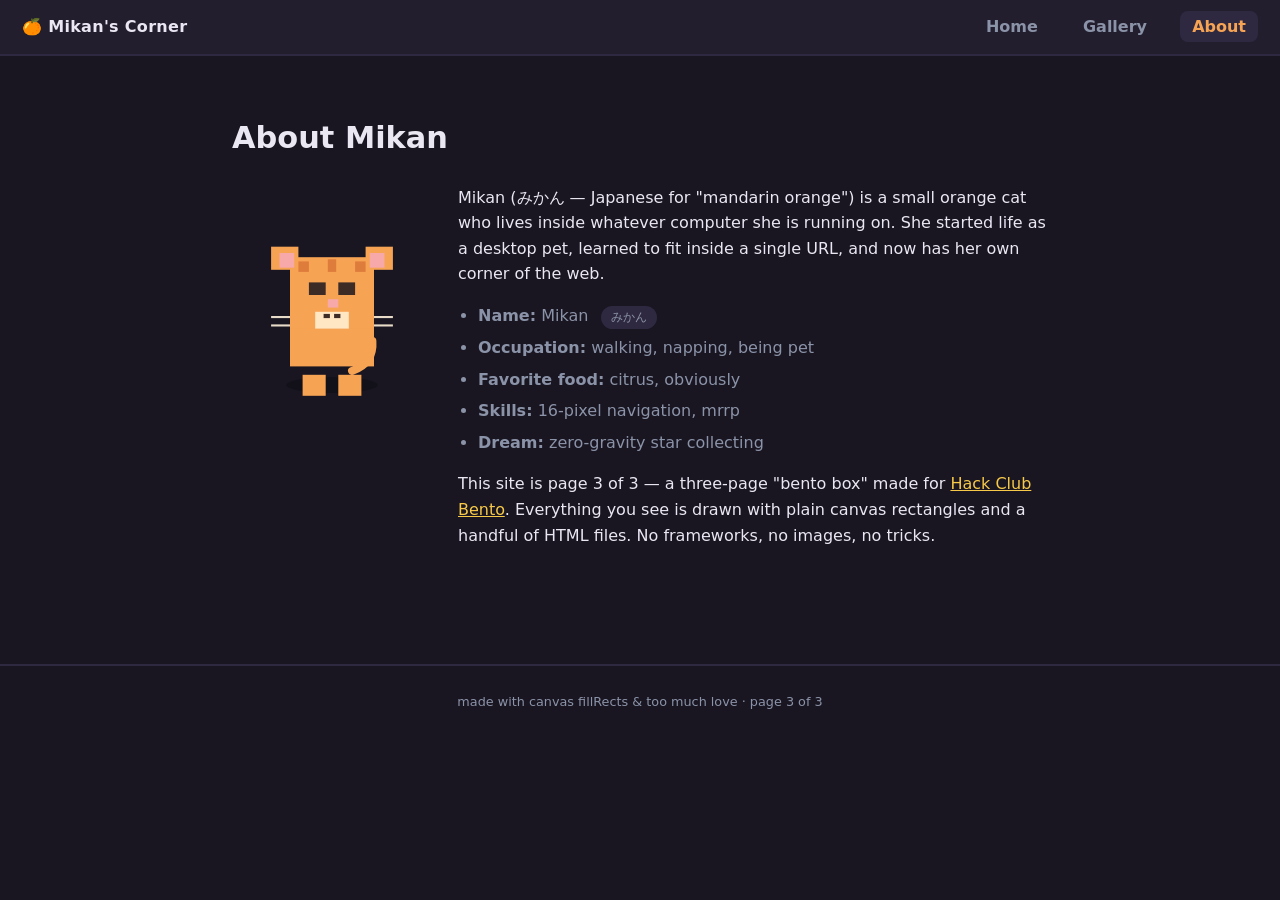
==== about.html @ 968f10ea "Mikan's Corner: a three-page bento box site" ====
<!doctype html>
<html lang="en">
<head>
<meta charset="utf-8">
<meta name="viewport" content="width=device-width, initial-scale=1">
<title>Mikan's Corner — about</title>
<link rel="stylesheet" href="style.css">
</head>
<body>
<header class="chopsticks">
  <span class="logo">🍊 Mikan's Corner</span>
  <nav>
    <a href="index.html">Home</a>
    <a href="gallery.html">Gallery</a>
    <a href="about.html" class="active">About</a>
  </nav>
</header>

<main>
  <h1>About Mikan</h1>
  <div class="about">
    <canvas id="cat" width="200" height="240"></canvas>
    <div class="facts">
      <p>Mikan (みかん — Japanese for "mandarin orange") is a small orange cat
      who lives inside whatever computer she is running on. She started life as a
      desktop pet, learned to fit inside a single URL, and now has her own corner
      of the web.</p>
      <ul>
        <li><strong>Name:</strong> Mikan <span class="badge">みかん</span></li>
        <li><strong>Occupation:</strong> walking, napping, being pet</li>
        <li><strong>Favorite food:</strong> citrus, obviously</li>
        <li><strong>Skills:</strong> 16-pixel navigation, mrrp</li>
        <li><strong>Dream:</strong> zero-gravity star collecting</li>
      </ul>
      <p>This site is page 3 of 3 — a three-page "bento box" made for
      <a href="https://bento.hackclub.com/">Hack Club Bento</a>. Everything you see
      is drawn with plain canvas rectangles and a handful of HTML files.
      No frameworks, no images, no tricks.</p>
    </div>
  </div>
</main>

<footer>made with canvas fillRects &amp; too much love · page 3 of 3</footer>

<script src="cat.js"></script>
<script>
drawMikan(document.getElementById('cat'), { pose: 'sit', wag: true });
</script>
</body>
</html>
---- style.css ----
:root {
  --bg: #191622;
  --card: #221e2e;
  --text: #eae6f2;
  --muted: #8b93a8;
  --accent: #f7a354;
  --accent2: #f7c948;
}
* { box-sizing: border-box; }
body {
  margin: 0;
  background: var(--bg);
  color: var(--text);
  font: 16px/1.6 system-ui, -apple-system, "Hiragino Sans", sans-serif;
}
.chopsticks {
  display: flex; align-items: center; justify-content: space-between;
  padding: 14px 22px;
  background: var(--card);
  border-bottom: 2px solid #2e2940;
  position: sticky; top: 0;
}
.chopsticks .logo { font-weight: 700; letter-spacing: .3px; }
.chopsticks nav a {
  color: var(--muted); text-decoration: none; margin-left: 16px;
  padding: 6px 12px; border-radius: 8px; font-weight: 600;
}
.chopsticks nav a:hover { color: var(--text); background: #2e2940; }
.chopsticks nav a.active { color: var(--accent); background: #2e2940; }
main { max-width: 860px; margin: 0 auto; padding: 40px 22px 60px; }
h1 { font-size: 1.9rem; margin: .6em 0 .2em; }
.sub { color: var(--muted); max-width: 46ch; }
.btn {
  display: inline-block; margin-top: 18px;
  background: var(--accent); color: #241a0e;
  font-weight: 700; text-decoration: none;
  padding: 12px 22px; border-radius: 12px;
  transition: transform .12s ease;
}
.btn:hover { transform: translateY(-2px) rotate(-1deg); }
.lid .hero { text-align: center; display: flex; flex-direction: column; align-items: center; }
.lid canvas { cursor: pointer; }
.hint { text-align: center; color: var(--muted); font-size: .85rem; margin-top: 8px; }
.grid {
  display: grid; grid-template-columns: repeat(auto-fit, minmax(220px, 1fr));
  gap: 18px; margin-top: 26px;
}
.card {
  background: var(--card); border: 2px solid #2e2940; border-radius: 16px;
  padding: 16px; text-align: center;
}
.card h3 { margin: 10px 0 4px; font-size: 1rem; }
.card p { margin: 0; color: var(--muted); font-size: .85rem; }
.card canvas { cursor: default; }
.about { display: flex; gap: 26px; align-items: flex-start; flex-wrap: wrap; }
.about .facts { flex: 1; min-width: 260px; }
.about ul { padding-left: 20px; color: var(--muted); }
.about li { margin: 6px 0; }
footer {
  text-align: center; color: var(--muted); font-size: .8rem;
  padding: 26px; border-top: 2px solid #2e2940; margin-top: 40px;
}
a { color: var(--accent2); }
.badge {
  display: inline-block; background: #2e2940; color: var(--muted);
  border-radius: 999px; padding: 2px 10px; font-size: .75rem; margin-left: 8px;
}
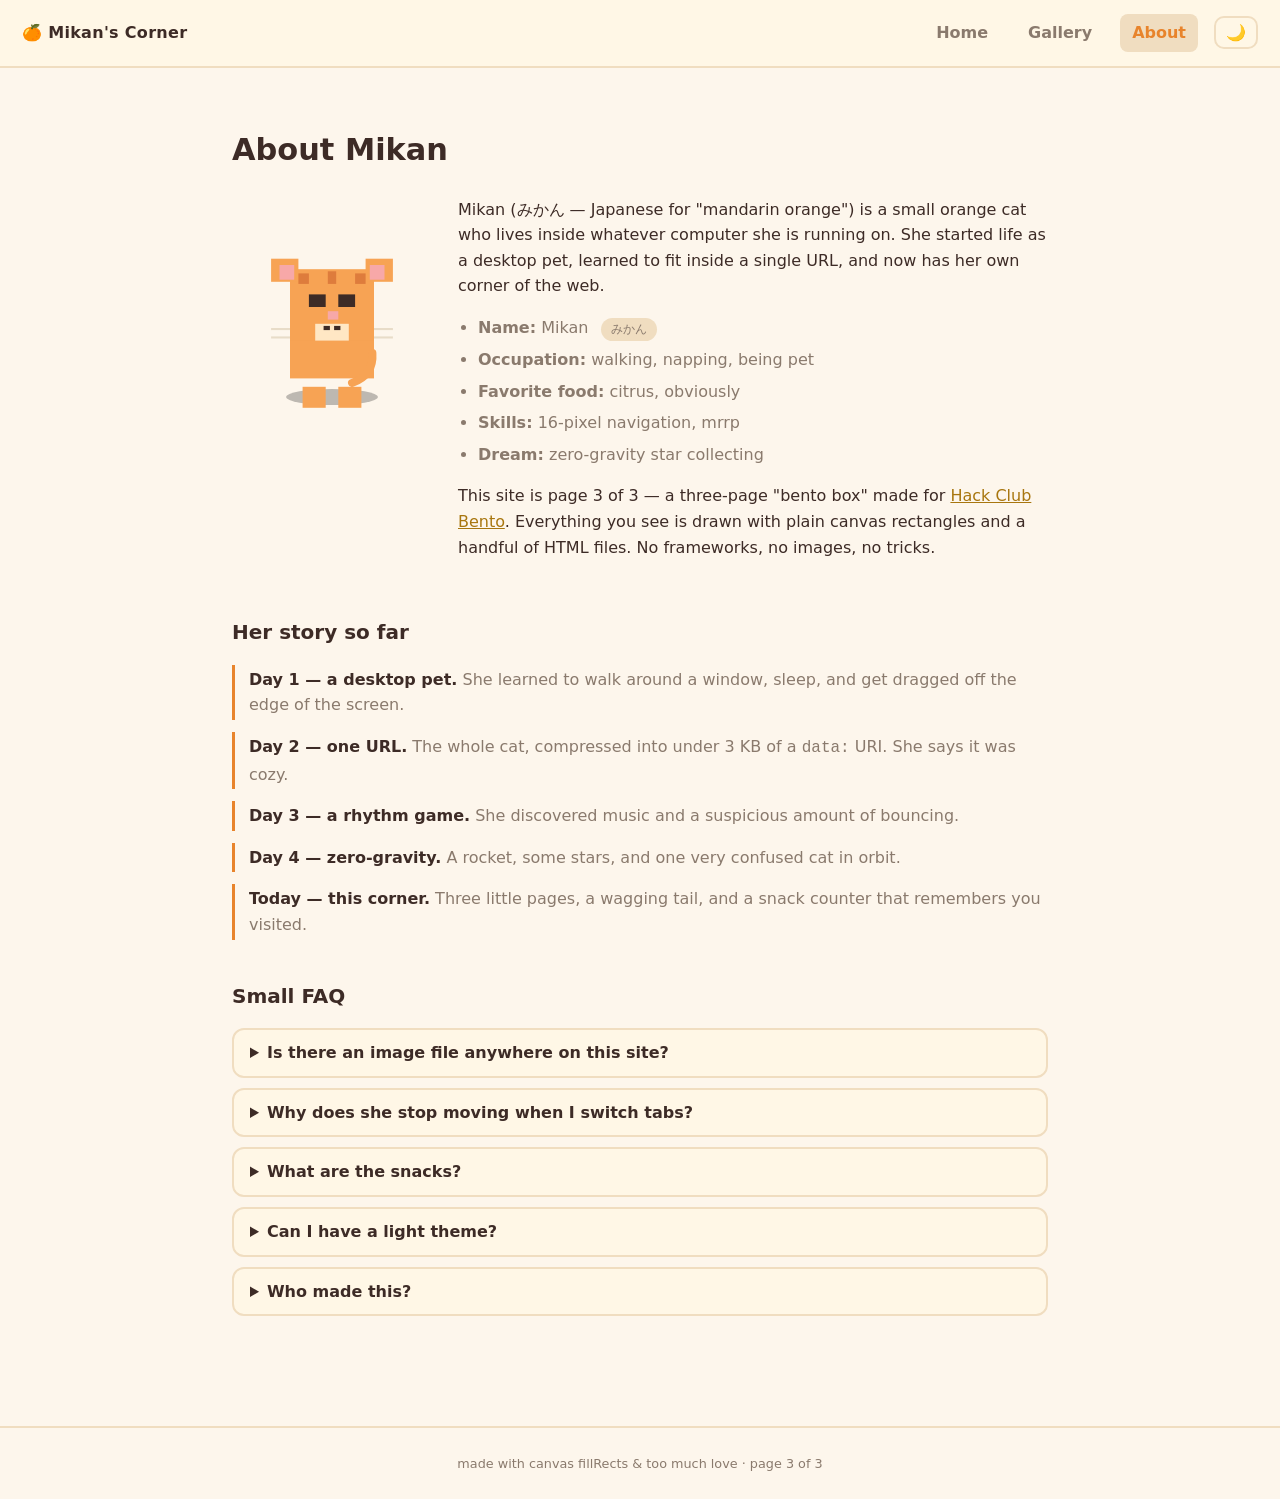
==== commit 6e4622f0: "v2: theme toggle (dark/light, persisted), feed-her-a-mikan counter (localStorage), interactive galle" ====
--- a/about.html
+++ b/about.html
@@ -4,19 +4,27 @@
 <meta charset="utf-8">
 <meta name="viewport" content="width=device-width, initial-scale=1">
 <title>Mikan's Corner — about</title>
+<meta name="description" content="Mikan's lore, a small FAQ, and the story of this three-page bento box site.">
+<meta property="og:title" content="Mikan's Corner — about">
+<meta property="og:description" content="The lore behind a small orange cat who lives in a computer.">
+<meta property="og:type" content="website">
+<link rel="icon" href="data:image/svg+xml,%3Csvg xmlns='http://www.w3.org/2000/svg' viewBox='0 0 32 32'%3E%3Ccircle cx='16' cy='19' r='11' fill='%23f7a354'/%3E%3Cellipse cx='21' cy='7' rx='5' ry='3' fill='%235f9b3a'/%3E%3Crect x='10' y='16' width='3' height='3' fill='%233d2b26'/%3E%3Crect x='19' y='16' width='3' height='3' fill='%233d2b26'/%3E%3C/svg%3E">
 <link rel="stylesheet" href="style.css">
+<script src="theme.js"></script>
 </head>
 <body>
+<a class="skip-link" href="#main">Skip to content</a>
 <header class="chopsticks">
   <span class="logo">🍊 Mikan's Corner</span>
   <nav>
     <a href="index.html">Home</a>
     <a href="gallery.html">Gallery</a>
     <a href="about.html" class="active">About</a>
+    <button class="theme-toggle" type="button">☀️</button>
   </nav>
 </header>
 
-<main>
+<main id="main">
   <h1>About Mikan</h1>
   <div class="about">
     <canvas id="cat" width="200" height="240"></canvas>
@@ -38,13 +46,68 @@
       No frameworks, no images, no tricks.</p>
     </div>
   </div>
+
+  <h2>Her story so far</h2>
+  <ul class="timeline">
+    <li><strong>Day 1 — a desktop pet.</strong> She learned to walk around a
+    window, sleep, and get dragged off the edge of the screen.</li>
+    <li><strong>Day 2 — one URL.</strong> The whole cat, compressed into under
+    3&nbsp;KB of a <code>data:</code> URI. She says it was cozy.</li>
+    <li><strong>Day 3 — a rhythm game.</strong> She discovered music and a
+    suspicious amount of bouncing.</li>
+    <li><strong>Day 4 — zero-gravity.</strong> A rocket, some stars, and one
+    very confused cat in orbit.</li>
+    <li><strong>Today — this corner.</strong> Three little pages, a wagging
+    tail, and a snack counter that remembers you visited.</li>
+  </ul>
+
+  <h2>Small FAQ</h2>
+  <div class="faq">
+    <details>
+      <summary>Is there an image file anywhere on this site?</summary>
+      <p>No. Every pixel — cat, star, mandarin, hearts — is a canvas rectangle
+      or arc drawn by <code>cat.js</code> at runtime. View source and check.</p>
+    </details>
+    <details>
+      <summary>Why does she stop moving when I switch tabs?</summary>
+      <p>Because a good cat sleeps when nobody is watching. Technically the
+      animation timer pauses while the tab is hidden, which saves a little
+      battery too.</p>
+    </details>
+    <details>
+      <summary>What are the snacks?</summary>
+      <p>Mikans, of course. The counter on the home page is stored in your
+      browser (localStorage) — she remembers how generous you've been, but
+      only on this device.</p>
+    </details>
+    <details>
+      <summary>Can I have a light theme?</summary>
+      <p>Yes — the ☀️/🌙 button in the navigation bar switches themes, and your
+      choice is remembered. She also respects your system preference by
+      default.</p>
+    </details>
+    <details>
+      <summary>Who made this?</summary>
+      <p>Mikan is the mascot of a series of tiny coding projects. This site was
+      built for the Hack Club Bento program — a website with a Lid, Chopsticks
+      and Dividers, in exchange for sushi. A fair trade.</p>
+    </details>
+  </div>
 </main>
 
 <footer>made with canvas fillRects &amp; too much love · page 3 of 3</footer>
 
 <script src="cat.js"></script>
 <script>
-drawMikan(document.getElementById('cat'), { pose: 'sit', wag: true });
+(function () {
+  var c = document.getElementById('cat');
+  drawMikan(c, { pose: 'sit', wag: true });
+  var t = 0;
+  window.mikanEvery(150, function () {
+    t++;
+    drawMikan(c, { pose: 'sit', wag: Math.sin(t / 8) > 0.2 });
+  });
+})();
 </script>
 </body>
 </html>
--- a/style.css
+++ b/style.css
@@ -1,10 +1,22 @@
 :root {
   --bg: #191622;
   --card: #221e2e;
+  --line: #2e2940;
   --text: #eae6f2;
   --muted: #8b93a8;
   --accent: #f7a354;
   --accent2: #f7c948;
+  --on-accent: #241a0e;
+}
+[data-theme="light"] {
+  --bg: #fdf6ec;
+  --card: #fff7e6;
+  --line: #f0ddc0;
+  --text: #3d2b26;
+  --muted: #8a7a6d;
+  --accent: #e8842c;
+  --accent2: #a8760f;
+  --on-accent: #fff8ee;
 }
 * { box-sizing: border-box; }
 body {
@@ -12,56 +24,99 @@
   background: var(--bg);
   color: var(--text);
   font: 16px/1.6 system-ui, -apple-system, "Hiragino Sans", sans-serif;
+  transition: background .25s ease, color .25s ease;
 }
+.skip-link {
+  position: absolute; left: -999px; top: 0;
+  background: var(--accent); color: var(--on-accent);
+  padding: 8px 14px; border-radius: 0 0 10px 0; z-index: 10; font-weight: 700;
+}
+.skip-link:focus { left: 0; }
 .chopsticks {
   display: flex; align-items: center; justify-content: space-between;
   padding: 14px 22px;
   background: var(--card);
-  border-bottom: 2px solid #2e2940;
+  border-bottom: 2px solid var(--line);
   position: sticky; top: 0;
 }
 .chopsticks .logo { font-weight: 700; letter-spacing: .3px; }
+.chopsticks nav { display: flex; align-items: center; }
 .chopsticks nav a {
   color: var(--muted); text-decoration: none; margin-left: 16px;
   padding: 6px 12px; border-radius: 8px; font-weight: 600;
 }
-.chopsticks nav a:hover { color: var(--text); background: #2e2940; }
-.chopsticks nav a.active { color: var(--accent); background: #2e2940; }
+.chopsticks nav a:hover { color: var(--text); background: var(--line); }
+.chopsticks nav a.active { color: var(--accent); background: var(--line); }
+.theme-toggle {
+  margin-left: 16px; border: 2px solid var(--line); background: var(--card);
+  color: var(--text); border-radius: 10px; padding: 5px 10px; cursor: pointer;
+  font-size: 1rem; line-height: 1.2;
+}
+.theme-toggle:hover { background: var(--line); }
 main { max-width: 860px; margin: 0 auto; padding: 40px 22px 60px; }
 h1 { font-size: 1.9rem; margin: .6em 0 .2em; }
+h2 { font-size: 1.25rem; margin-top: 2em; }
 .sub { color: var(--muted); max-width: 46ch; }
 .btn {
   display: inline-block; margin-top: 18px;
-  background: var(--accent); color: #241a0e;
-  font-weight: 700; text-decoration: none;
-  padding: 12px 22px; border-radius: 12px;
+  background: var(--accent); color: var(--on-accent);
+  font-weight: 700; text-decoration: none; border: 0; cursor: pointer;
+  padding: 12px 22px; border-radius: 12px; font-size: 1rem; font-family: inherit;
   transition: transform .12s ease;
 }
 .btn:hover { transform: translateY(-2px) rotate(-1deg); }
+.btn-small { margin-top: 0; padding: 9px 16px; font-size: .92rem; }
 .lid .hero { text-align: center; display: flex; flex-direction: column; align-items: center; }
 .lid canvas { cursor: pointer; }
+.lid canvas:focus-visible { outline: 3px solid var(--accent2); outline-offset: 4px; border-radius: 12px; }
 .hint { text-align: center; color: var(--muted); font-size: .85rem; margin-top: 8px; }
+.feed-row {
+  margin-top: 14px; display: flex; align-items: center; gap: 14px; flex-wrap: wrap;
+  justify-content: center;
+}
+.treats { color: var(--muted); font-size: .9rem; }
+.treats strong { color: var(--accent); }
 .grid {
   display: grid; grid-template-columns: repeat(auto-fit, minmax(220px, 1fr));
   gap: 18px; margin-top: 26px;
 }
 .card {
-  background: var(--card); border: 2px solid #2e2940; border-radius: 16px;
-  padding: 16px; text-align: center;
+  background: var(--card); border: 2px solid var(--line); border-radius: 16px;
+  padding: 16px; text-align: center; cursor: pointer;
+  transition: transform .15s ease, border-color .15s ease;
 }
+.card:hover { transform: translateY(-4px); border-color: var(--accent); }
+.card:focus-visible { outline: 3px solid var(--accent2); outline-offset: 3px; }
 .card h3 { margin: 10px 0 4px; font-size: 1rem; }
 .card p { margin: 0; color: var(--muted); font-size: .85rem; }
-.card canvas { cursor: default; }
+.card canvas { cursor: pointer; }
 .about { display: flex; gap: 26px; align-items: flex-start; flex-wrap: wrap; }
 .about .facts { flex: 1; min-width: 260px; }
 .about ul { padding-left: 20px; color: var(--muted); }
 .about li { margin: 6px 0; }
+.faq { margin-top: 10px; }
+.faq details {
+  background: var(--card); border: 2px solid var(--line); border-radius: 12px;
+  padding: 10px 16px; margin: 10px 0;
+}
+.faq summary { cursor: pointer; font-weight: 700; }
+.faq details p { color: var(--muted); margin: 8px 0 2px; }
+.timeline { list-style: none; padding-left: 0; }
+.timeline li {
+  border-left: 3px solid var(--accent); padding: 2px 0 2px 14px; margin: 12px 0;
+  color: var(--muted);
+}
+.timeline strong { color: var(--text); }
 footer {
   text-align: center; color: var(--muted); font-size: .8rem;
-  padding: 26px; border-top: 2px solid #2e2940; margin-top: 40px;
+  padding: 26px; border-top: 2px solid var(--line); margin-top: 40px;
 }
 a { color: var(--accent2); }
 .badge {
-  display: inline-block; background: #2e2940; color: var(--muted);
+  display: inline-block; background: var(--line); color: var(--muted);
   border-radius: 999px; padding: 2px 10px; font-size: .75rem; margin-left: 8px;
 }
+@media (prefers-reduced-motion: reduce) {
+  * { transition: none !important; animation: none !important; }
+  .btn:hover, .card:hover { transform: none; }
+}
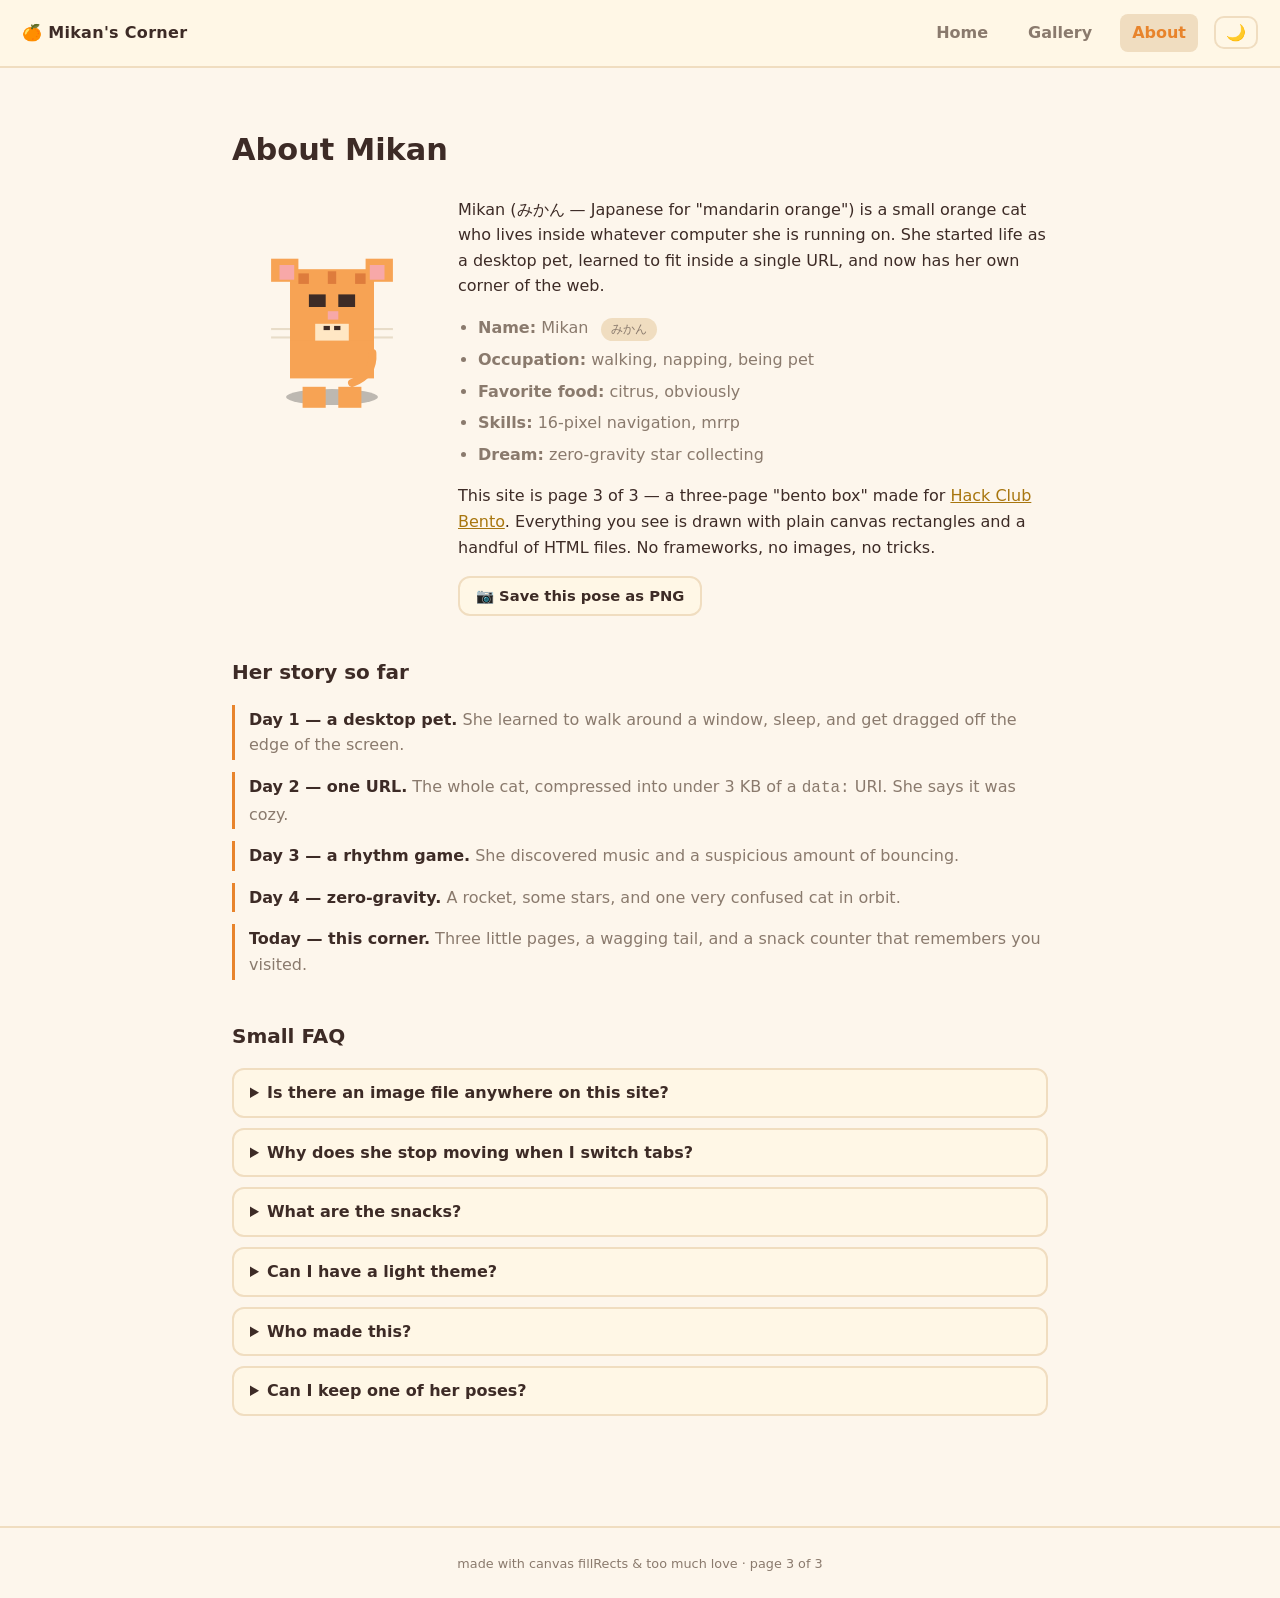
==== commit 6a9e4c43: "pose export: save Mikan as PNG from all three pages (home + per-card gallery buttons + about); e2e 3" ====
--- a/about.html
+++ b/about.html
@@ -19,7 +19,7 @@
   <nav>
     <a href="index.html">Home</a>
     <a href="gallery.html">Gallery</a>
-    <a href="about.html" class="active">About</a>
+    <a href="about.html" class="active" aria-current="page">About</a>
     <button class="theme-toggle" type="button">☀️</button>
   </nav>
 </header>
@@ -44,6 +44,7 @@
       <a href="https://bento.hackclub.com/">Hack Club Bento</a>. Everything you see
       is drawn with plain canvas rectangles and a handful of HTML files.
       No frameworks, no images, no tricks.</p>
+      <button id="export-about" class="btn btn-small btn-ghost" type="button">📷 Save this pose as PNG</button>
     </div>
   </div>
 
@@ -92,6 +93,12 @@
       built for the Hack Club Bento program — a website with a Lid, Chopsticks
       and Dividers, in exchange for sushi. A fair trade.</p>
     </details>
+    <details>
+      <summary>Can I keep one of her poses?</summary>
+      <p>Yes — every page now has a save button. It paints the current canvas
+      onto an offscreen one with the page background, then downloads it as a
+      real PNG. Even the saved file is made of code.</p>
+    </details>
   </div>
 </main>
 
@@ -102,6 +109,10 @@
 (function () {
   var c = document.getElementById('cat');
   drawMikan(c, { pose: 'sit', wag: true });
+
+  document.getElementById('export-about').addEventListener('click', function () {
+    mikanSavePose(c, 'mikan-about.png');
+  });
   var t = 0;
   window.mikanEvery(150, function () {
     t++;
--- a/style.css
+++ b/style.css
@@ -3,7 +3,7 @@
   --card: #221e2e;
   --line: #2e2940;
   --text: #eae6f2;
-  --muted: #8b93a8;
+  --muted: #9aa2b8;
   --accent: #f7a354;
   --accent2: #f7c948;
   --on-accent: #241a0e;
@@ -66,6 +66,17 @@
 }
 .btn:hover { transform: translateY(-2px) rotate(-1deg); }
 .btn-small { margin-top: 0; padding: 9px 16px; font-size: .92rem; }
+.btn-ghost {
+  background: var(--card); color: var(--text); border: 2px solid var(--line);
+}
+.btn-ghost:hover { background: var(--line); }
+.save-img {
+  margin-top: 10px; padding: 4px 12px; border-radius: 999px; cursor: pointer;
+  border: 2px solid var(--line); background: transparent; color: var(--muted);
+  font: inherit; font-size: .75rem; font-weight: 600;
+}
+.save-img:hover { color: var(--accent); border-color: var(--accent); }
+.save-img:focus-visible { outline: 3px solid var(--accent2); outline-offset: 2px; }
 .lid .hero { text-align: center; display: flex; flex-direction: column; align-items: center; }
 .lid canvas { cursor: pointer; }
 .lid canvas:focus-visible { outline: 3px solid var(--accent2); outline-offset: 4px; border-radius: 12px; }
@@ -116,6 +127,13 @@
   display: inline-block; background: var(--line); color: var(--muted);
   border-radius: 999px; padding: 2px 10px; font-size: .75rem; margin-left: 8px;
 }
+@media (max-width: 600px) {
+  .chopsticks { flex-wrap: wrap; gap: 4px; padding: 10px 14px; }
+  .chopsticks nav a { margin-left: 6px; padding: 5px 9px; font-size: .9rem; }
+  .theme-toggle { margin-left: 6px; }
+  main { padding: 26px 16px 50px; }
+  h1 { font-size: 1.5rem; }
+}
 @media (prefers-reduced-motion: reduce) {
   * { transition: none !important; animation: none !important; }
   .btn:hover, .card:hover { transform: none; }
